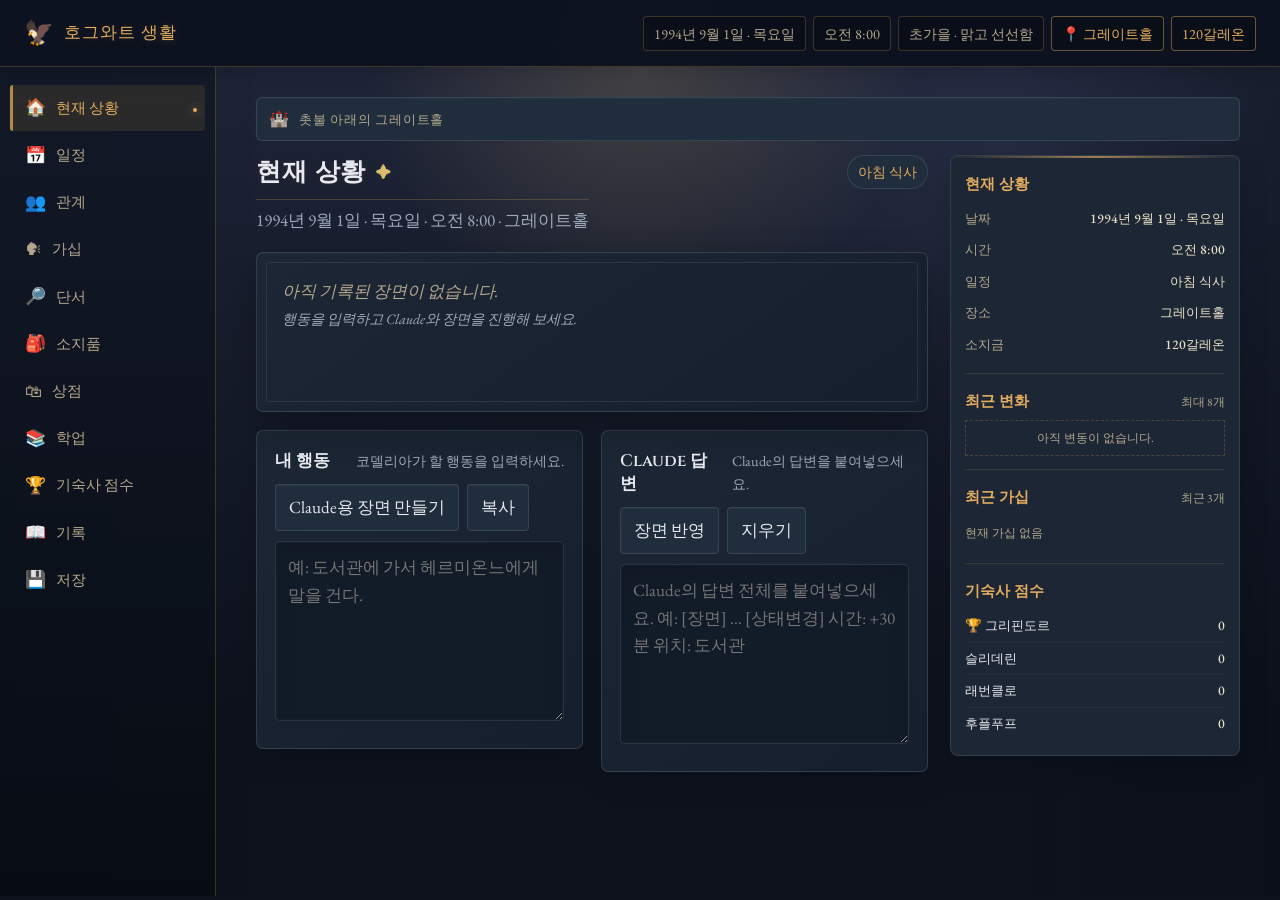
==== index.html @ dffdf474 "굿 굿" ====
<!DOCTYPE html>
<html lang="ko">
<head>
<meta charset="UTF-8" />
<meta name="viewport" content="width=device-width, initial-scale=1.0" />
<title>호그와트 생활 · 코델리아 코티어즈</title>
<link rel="preconnect" href="https://fonts.googleapis.com" />
<link rel="preconnect" href="https://fonts.gstatic.com" crossorigin />
<link href="https://fonts.googleapis.com/css2?family=Cinzel:wght@500;600;700&family=EB+Garamond:ital,wght@0,400;0,500;0,600;1,400&display=swap" rel="stylesheet" />
<link rel="stylesheet" href="style.css" />
</head>
<body class="theme-hogwarts">
<div class="app">
  <header class="status-bar">
    <div class="status-bar__brand"><span class="status-bar__crest" id="statusCrest">🦅</span><span class="status-bar__title">호그와트 생활</span></div>
    <div class="status-bar__info">
      <span class="status-chip" id="statDate">-</span>
      <span class="status-chip" id="statTime">-</span>
      <span class="status-chip" id="statWeather">-</span>
      <span class="status-chip status-chip--location" id="statLocation">-</span>
      <span class="status-chip status-chip--money" id="statMoney">0갈레온</span>
    </div>
  </header>

  <div class="app__body">
    <nav class="nav" role="tablist" aria-label="메뉴" id="mainNav">
      <button class="nav__item" role="tab" aria-selected="true" data-target="situation">🏠<span>현재 상황</span></button>
      <button class="nav__item" role="tab" aria-selected="false" data-target="schedule">📅<span>일정</span></button>
      <button class="nav__item" role="tab" aria-selected="false" data-target="relationships">👥<span>관계</span></button>
      <button class="nav__item" role="tab" aria-selected="false" data-target="gossip">🗣<span>가십</span></button>
      <button class="nav__item" role="tab" aria-selected="false" data-target="clues">🔎<span>단서</span></button>
      <button class="nav__item" role="tab" aria-selected="false" data-target="inventory">🎒<span>소지품</span></button>
      <button class="nav__item" role="tab" aria-selected="false" data-target="shop">🛍<span>상점</span></button>
      <button class="nav__item" role="tab" aria-selected="false" data-target="academics">📚<span>학업</span></button>
      <button class="nav__item" role="tab" aria-selected="false" data-target="house-points">🏆<span>기숙사 점수</span></button>
      <button class="nav__item" role="tab" aria-selected="false" data-target="events">📖<span>기록</span></button>
      <button class="nav__item" role="tab" aria-selected="false" data-target="save">💾<span>저장</span></button>
    </nav>

    <main class="main">
      <div class="atmosphere-band" id="atmosphereBand"><span id="atmosphereIcon">✦</span><span id="atmosphereText">호그와트</span></div>
      <section class="panel" data-panel="situation">
        <div class="situation-layout">
          <div class="situation-main">
            <div class="panel-heading"><div><h1 class="panel__title">현재 상황</h1><p class="panel__subtitle" id="situationSubtitle">-</p></div><span class="pill" id="currentSchedulePill">-</span></div>
            <article class="scene-card" id="sceneCard"><div class="scene-card__empty">아직 기록된 장면이 없습니다.</div></article>

            <div class="play-io-grid">
              <section class="action-card play-io-card">
                <div class="section-heading"><h2>내 행동</h2><span class="muted">코델리아가 할 행동을 입력하세요.</span></div>
                <div class="action-buttons play-io-buttons"><button class="primary" id="generatePromptBtn">Claude용 장면 만들기</button><button class="secondary" id="copyPromptBtn">복사</button></div>
                <textarea id="actionInput" rows="5" placeholder="예: 도서관에 가서 헤르미온느에게 말을 건다."></textarea>
                <div class="generated-box" id="generatedPromptBox" hidden><div class="generated-box__header"><strong>Claude에 보낼 내용</strong><span class="muted">복사해서 Claude에 붙여넣으세요.</span></div><pre id="generatedPrompt"></pre></div>
              </section>

              <section class="claude-card play-io-card"> <div class="section-heading"> <h2>Claude 답변</h2> <span class="muted">Claude의 답변을 붙여넣으세요.</span> </div> <!-- 버튼을 텍스트 입력칸 위로 이동 --> <div class="action-buttons play-io-buttons"> <button class="primary" id="applyClaudeBtn">장면 반영</button> <button class="secondary" id="clearClaudeBtn">지우기</button> </div> <textarea id="claudeResponse" rows="5" placeholder="Claude의 답변 전체를 붙여넣으세요. 예: [장면] ... [상태변경] 시간: +30분 위치: 도서관"></textarea> <div class="notice" id="parseNotice" hidden></div> </section>
            </div>
          </div>

          <aside class="live-panel" aria-label="현재 게임 요약">
            <div class="live-section">
              <div class="live-heading"><h2>현재 상황</h2></div>
              <div id="liveStatus"></div>
            </div>

            <div class="live-section">
              <div class="live-heading"><h2>최근 변화</h2><span>최대 8개</span></div>
              <div id="recentChanges"></div>
            </div>

            <div class="live-section">
              <div class="live-heading"><h2>최근 가십</h2><span>최근 3개</span></div>
              <div id="liveGossip"></div>
            </div>

            <div class="live-section">
              <div class="live-heading"><h2>기숙사 점수</h2></div>
              <div id="liveHouses"></div>
            </div>
          </aside>
        </div>
      </section>

      <section class="panel" data-panel="schedule" hidden><h1 class="panel__title">일정</h1><p class="schedule-subtitle" id="scheduleSubtitle">오늘의 일정</p><ul class="schedule-list" id="scheduleList"></ul></section>
      <section class="panel" data-panel="relationships" hidden><h1 class="panel__title">관계</h1><div class="relationship-summary" id="relationshipSummary"></div><div class="card-grid" id="relationshipList"></div></section>
      <section class="panel" data-panel="gossip" hidden><h1 class="panel__title">가십</h1><div class="card-grid" id="gossipList"></div></section>
      <section class="panel" data-panel="clues" hidden><h1 class="panel__title">단서</h1><p class="panel__subtitle">사건에서 발견해 확정된 정보입니다. 이후 사건에서 다시 활용될 수 있습니다.</p><div class="card-grid" id="clueList"></div></section>
      <section class="panel" data-panel="inventory" hidden><h1 class="panel__title">소지품</h1><div class="money-card"><div><span class="muted">현재 소지금</span><strong id="inventoryMoney">0갈레온</strong></div><span class="money-note">1갈레온 = 17시클 · 1시클 = 29너클</span></div><div class="card-grid" id="inventoryList"></div></section>
      <section class="panel" data-panel="shop" hidden><div class="panel-heading"><div><h1 class="panel__title">상점</h1><p class="panel__subtitle">호그스미드 방문일에 호그스미드에서만 이용할 수 있습니다.</p><div id="shopStatus" class="shop-closed">이용 상태 확인 중</div></div><span class="pill" id="shopWallet">0갈레온</span></div><div class="shop-tabs" id="shopTabs"></div><div class="shop-grid" id="shopList"></div></section>
      <section class="panel" data-panel="academics" hidden><h1 class="panel__title">학업</h1><p class="panel__subtitle">현재 학년의 전반적인 숙련도를 기록합니다.</p><div class="academic-list" id="academicList"></div></section>
      <section class="panel" data-panel="house-points" hidden><h1 class="panel__title">기숙사 점수</h1><p class="panel__subtitle">네 기숙사의 현재 점수와 최근 변동을 확인합니다.</p><div class="house-grid" id="houseGrid"></div><div class="history-list" id="pointsHistory"></div></section>
      <section class="panel" data-panel="events" hidden><h1 class="panel__title">생활 기록</h1><div class="timeline" id="eventsList"></div></section>
      <section class="panel" data-panel="save" hidden><h1 class="panel__title">저장 / 불러오기</h1><div class="save-grid" id="saveGrid"></div><button class="secondary" id="newGameBtn">새 게임으로 초기화</button></section>
    </main>
  </div>
</div>
<script src="game.js"></script>
</body>
</html>
---- style.css ----
:root{--ink:#1b130d;--oak:#2a1e14;--oak2:#34271b;--parchment:#ece2c8;--dim:#b4a78c;--brass:#b78a42;--candle:#e2ab5f;--green:#6d8b6e;--red:#a66b5e;--blue:#657b93;--border:rgba(183,138,66,.3);--shadow:0 14px 40px rgba(0,0,0,.22);--display:'Cinzel','Palatino Linotype',Georgia,serif;--body:'EB Garamond','Palatino Linotype',Georgia,serif}
*{box-sizing:border-box}html,body{margin:0;padding:0}body{min-height:100vh;background:radial-gradient(ellipse at top,rgba(183,138,66,.08),transparent 52%),linear-gradient(180deg,#21170f,var(--ink));color:var(--parchment);font-family:var(--body);font-size:17px;line-height:1.6}.app{min-height:100vh}.status-bar{position:sticky;top:0;z-index:30;display:flex;align-items:center;justify-content:space-between;gap:14px;padding:14px 24px;background:rgba(34,25,17,.97);border-bottom:1px solid var(--border);box-shadow:0 4px 18px rgba(0,0,0,.18)}.status-bar__brand{display:flex;align-items:center;gap:10px}.status-bar__crest{font-size:1.5rem}.status-bar__title{font-family:var(--display);color:var(--candle);letter-spacing:.06em}.status-bar__info{display:flex;gap:7px;flex-wrap:wrap;justify-content:flex-end}.status-chip{padding:5px 10px;border:1px solid var(--border);border-radius:4px;background:rgba(0,0,0,.2);color:var(--dim);font-size:.9rem}.status-chip--location,.status-chip--money{color:var(--candle);border-color:rgba(226,171,95,.45)}.app__body{display:grid;grid-template-columns:216px minmax(0,1fr);min-height:calc(100vh - 71px)}.nav{padding:18px 10px;border-right:1px solid var(--border);background:rgba(0,0,0,.16);display:flex;flex-direction:column;gap:2px}.nav__item{display:flex;align-items:center;gap:10px;width:100%;padding:9px 12px;background:transparent;border:0;border-left:3px solid transparent;border-radius:3px;color:var(--dim);font:inherit;cursor:pointer;text-align:left}.nav__item:hover{background:rgba(183,138,66,.1);color:var(--parchment)}.nav__item[aria-selected="true"]{background:rgba(183,138,66,.15);color:var(--candle);border-left-color:var(--brass)}.nav__item span{font-size:.95rem}.main{width:100%;max-width:1100px;padding:30px 40px 70px}.panel__title{font:600 1.55rem var(--display);color:var(--candle);margin:0;padding-bottom:10px;border-bottom:1px solid var(--border)}.panel__subtitle,.schedule-subtitle{margin:7px 0 18px;color:var(--dim)}.panel-heading,.section-heading,.generated-box__header{display:flex;justify-content:space-between;align-items:flex-start;gap:14px}.pill{display:inline-flex;align-items:center;padding:5px 10px;border:1px solid var(--border);border-radius:999px;color:var(--candle);background:rgba(183,138,66,.08);font-size:.86rem;white-space:nowrap}.scene-card,.action-card,.claude-card,.money-card,.shop-card,.simple-card{border:1px solid var(--border);border-radius:7px;background:rgba(236,226,200,.045);box-shadow:var(--shadow)}.scene-card{padding:25px;min-height:160px;margin-bottom:18px}.scene-card__empty{color:var(--dim);font-style:italic}.scene-card__text{white-space:pre-wrap}.scene-meta{display:flex;flex-wrap:wrap;gap:7px;margin-bottom:13px}.meta-chip{font-size:.8rem;color:var(--dim);padding:3px 8px;border:1px solid rgba(183,138,66,.2);border-radius:999px}.action-card,.claude-card{padding:18px;margin-bottom:18px}.section-heading h2{font:600 1.05rem var(--display);margin:0;color:var(--parchment)}.muted{color:var(--dim);font-size:.9rem}.quick-actions{display:flex;gap:8px;flex-wrap:wrap;margin:13px 0}.quick-actions button,.shop-tab,.buy-btn,.secondary,.primary{font:inherit;cursor:pointer;border-radius:4px}.quick-actions button,.shop-tab{padding:7px 11px;border:1px solid var(--border);background:rgba(183,138,66,.07);color:var(--parchment)}.quick-actions button:hover,.shop-tab.active,.buy-btn:hover{background:rgba(183,138,66,.18);color:var(--candle)}.action-row{display:grid;grid-template-columns:1fr auto;gap:12px}.play-io-grid{display:grid;grid-template-columns:minmax(0,1fr) minmax(0,1fr);gap:18px;align-items:start}.play-io-card{margin-bottom:0;min-width:0}.play-io-card textarea{min-height:180px}.play-io-buttons{margin-top:10px}.play-io-card .generated-box{max-height:320px;overflow:auto}.play-io-card .generated-box pre{max-height:270px;overflow:auto}.play-io-card .section-heading{margin-bottom:12px}textarea,pre{font:inherit}textarea{width:100%;resize:vertical;min-height:46px;padding:12px;border:1px solid var(--border);background:#17100b;color:var(--parchment);border-radius:5px;outline:none}textarea:focus{border-color:var(--brass);box-shadow:0 0 0 2px rgba(183,138,66,.1)}.action-buttons{display:flex;gap:8px;flex-wrap:wrap;align-items:center}.primary,.secondary{border:1px solid var(--brass);padding:9px 13px}.primary{background:rgba(183,138,66,.18);color:var(--candle)}.secondary{background:transparent;color:var(--parchment-dim)}.generated-box{margin-top:14px;border-top:1px solid var(--border);padding-top:13px}.generated-box pre{white-space:pre-wrap;word-break:break-word;margin:9px 0 0;padding:12px;background:#120d08;border-radius:5px;color:var(--parchment);font-size:.9rem}.notice{margin-top:10px;padding:10px 12px;border:1px solid rgba(109,139,110,.4);background:rgba(109,139,110,.08);border-radius:4px;color:#cdd9cd}.notice.error{border-color:rgba(166,107,94,.5);background:rgba(166,107,94,.08);color:#e5c7bf}.schedule-list{list-style:none;padding:0;margin:0;display:flex;flex-direction:column;gap:2px}.schedule-item{display:grid;grid-template-columns:92px 30px 1fr auto;align-items:center;gap:10px;padding:10px 12px;border-left:3px solid transparent;border-radius:4px}.schedule-item--ongoing{background:rgba(183,138,66,.13);border-left-color:var(--brass)}.schedule-item--done{opacity:.45}.schedule-item__time,.schedule-item__status{color:var(--dim);font-size:.85rem}.card-grid{display:grid;grid-template-columns:repeat(auto-fit,minmax(250px,1fr));gap:12px}.simple-card{padding:15px}.relationship-summary{margin-bottom:15px;color:var(--dim)}.relation-name,.item-name,.house-name{color:var(--parchment);font-weight:600}.relation-level{color:var(--candle);font-size:.9rem}.card-row{display:flex;justify-content:space-between;gap:10px}.subtext{color:var(--dim);font-size:.9rem}.money-card{display:flex;align-items:center;justify-content:space-between;gap:15px;padding:16px;margin-bottom:15px}.money-card strong{display:block;font:600 1.45rem var(--display);color:var(--candle)}.money-note{font-size:.82rem;color:var(--dim)}.inventory-empty{padding:35px;text-align:center;border:1px dashed var(--border);color:var(--dim)}.shop-tabs{display:flex;gap:8px;flex-wrap:wrap;margin:10px 0 17px}.shop-grid{display:grid;grid-template-columns:repeat(auto-fit,minmax(250px,1fr));gap:12px}.shop-card{padding:16px}.shop-card__top{display:flex;justify-content:space-between;gap:12px}.shop-price{color:var(--candle);white-space:nowrap}.buy-btn{width:100%;margin-top:13px;padding:8px;border:1px solid var(--border);background:rgba(183,138,66,.06);color:var(--parchment)}.buy-btn:disabled{opacity:.35;cursor:not-allowed}.academic-row{display:grid;grid-template-columns:170px 1fr 52px;gap:10px;align-items:center;margin:10px 0}.bar{height:8px;background:#120d08;border-radius:999px;overflow:hidden;border:1px solid rgba(183,138,66,.15)}.bar span{display:block;height:100%;background:linear-gradient(90deg,var(--brass),var(--candle));border-radius:inherit}.academic-score{text-align:right;color:var(--candle)}.house-grid{display:grid;grid-template-columns:repeat(4,1fr);gap:12px;margin-bottom:18px}.house-card{padding:16px;border:1px solid var(--border);border-radius:7px;background:rgba(236,226,200,.045)}.house-card--leader{box-shadow:0 0 0 1px rgba(226,171,95,.2)}.house-score{font:600 1.6rem var(--display);color:var(--candle);margin-top:4px}.history-list{display:flex;flex-direction:column;gap:7px}.history-item{display:flex;justify-content:space-between;gap:12px;padding:9px 11px;border-bottom:1px solid rgba(183,138,66,.12)}.history-item .positive{color:#a8c3a9}.history-item .negative{color:#d1a29b}.timeline{display:flex;flex-direction:column;gap:10px}.timeline-item{padding:13px 15px;border-left:2px solid var(--brass);background:rgba(236,226,200,.04);border-radius:0 5px 5px 0}.timeline-time{color:var(--candle);font-size:.85rem}.save-grid{display:grid;grid-template-columns:repeat(3,1fr);gap:12px;margin-bottom:16px}.save-slot{border:1px solid var(--border);border-radius:7px;padding:15px;background:rgba(236,226,200,.045)}.save-slot strong{display:block;margin-bottom:6px;color:var(--candle)}.save-slot .action-buttons{margin-top:10px}.empty{padding:35px;color:var(--dim);text-align:center;border:1px dashed var(--border)}
@media(max-width:900px){.play-io-grid{grid-template-columns:1fr}.play-io-card textarea{min-height:150px}.app__body{grid-template-columns:1fr}.nav{position:sticky;top:68px;z-index:20;flex-direction:row;overflow:auto;border-right:0;border-bottom:1px solid var(--border);padding:7px 5px;background:rgba(20,14,9,.96)}.nav__item{min-width:max-content;width:auto;flex-direction:column;gap:2px;border-left:0;border-top:3px solid transparent;text-align:center;padding:5px 9px;font-size:.75rem}.nav__item[aria-selected="true"]{border-top-color:var(--brass);border-left:0}.main{max-width:none;padding:20px 15px 100px}.house-grid{grid-template-columns:repeat(2,1fr)}.save-grid{grid-template-columns:1fr}.action-row{grid-template-columns:1fr}.action-buttons{justify-content:flex-start}.status-bar{align-items:flex-start;flex-direction:column;padding:11px 15px}.status-bar__info{justify-content:flex-start}.academic-row{grid-template-columns:120px 1fr 46px}}
@media(max-width:480px){body{font-size:16px}.panel__title{font-size:1.25rem}.scene-card{padding:18px}.schedule-item{grid-template-columns:68px 26px 1fr}.schedule-item__status{display:none}.money-card{align-items:flex-start;flex-direction:column}.house-grid{grid-template-columns:1fr 1fr}.shop-grid,.card-grid{grid-template-columns:1fr}}

.item-roles{margin-top:8px;padding:7px 9px;border-radius:5px;background:rgba(183,138,66,.06);color:var(--dim);font-size:.84rem}.item-roles strong{color:var(--candle);font-weight:600}.shop-closed{display:inline-block;margin-top:7px;padding:5px 9px;border:1px solid rgba(166,107,94,.38);border-radius:999px;color:#d1a29b;background:rgba(166,107,94,.06);font-size:.83rem}.shop-closed.shop-open{border-color:rgba(109,139,110,.42);color:#b8cfb8;background:rgba(109,139,110,.06)}.shop-tab:disabled{opacity:.35;cursor:not-allowed}.shop-lock{min-height:280px;display:flex;flex-direction:column;align-items:center;justify-content:center;text-align:center;border:1px dashed var(--border);border-radius:7px;color:var(--dim);padding:30px}.shop-lock__icon{font-size:2.5rem;margin-bottom:8px}.shop-lock strong{font:600 1.15rem var(--display);color:var(--parchment)}.shop-lock p{max-width:520px;margin:7px 0}.clue-card .card-row span{color:var(--dim);font-size:.78rem}

/* ===== 현재 상황: 고정 요약 패널 ===== */
.situation-layout{display:grid;grid-template-columns:minmax(0,1fr) 290px;gap:22px;align-items:start}
.situation-main{min-width:0}
.live-panel{position:sticky;top:92px;align-self:start;max-height:calc(100vh - 112px);overflow:auto;border:1px solid var(--border);border-radius:8px;background:rgba(34,25,17,.96);box-shadow:var(--shadow);padding:14px}
.live-section{padding:4px 0 13px;margin-bottom:13px;border-bottom:1px solid rgba(183,138,66,.17)}
.live-section:last-child{border-bottom:0;margin-bottom:0;padding-bottom:2px}
.live-heading{display:flex;align-items:center;justify-content:space-between;gap:8px;margin-bottom:8px}
.live-heading h2{margin:0;font:600 .95rem var(--display);color:var(--candle)}
.live-heading span{font-size:.72rem;color:var(--dim)}
.live-status-row,.live-row{display:flex;align-items:flex-start;justify-content:space-between;gap:10px;padding:5px 0;font-size:.84rem}
.live-status-row span{color:var(--dim)}
.live-status-row strong,.live-row strong{color:var(--parchment);font-weight:500;text-align:right}
.live-row{border-bottom:1px solid rgba(183,138,66,.08)}
.live-row:last-child{border-bottom:0}
.live-gossip{padding:7px 0;border-bottom:1px solid rgba(183,138,66,.08)}
.live-gossip:last-child{border-bottom:0}
.live-gossip strong{display:block;font-size:.82rem;font-weight:500;line-height:1.4}
.live-gossip span{display:inline-block;margin-top:3px;color:var(--dim);font-size:.72rem}
.change-item{display:flex;justify-content:space-between;gap:8px;padding:6px 0;border-bottom:1px solid rgba(183,138,66,.08);font-size:.79rem;line-height:1.35}
.change-item:last-child{border-bottom:0}
.change-item time{flex:none;color:var(--dim);font-size:.68rem}
.change-item--relationship span{color:#d7b9d2}
.change-item--gossip span{color:#e0c58c}
.change-item--house span{color:#c7d7a4}
.change-item--academic span{color:#b9c9df}
.change-item--money span{color:#e2c27e}
.change-item--item span{color:#c9c0df}
.change-item--clue span{color:#b7d0c0}
.change-item--event span{color:var(--candle)}
.change-item--location span,.change-item--time span{color:#d4c7ae}
.compact-empty{padding:7px 0;color:var(--dim);font-size:.78rem}
.notice{position:relative;z-index:2}
.record-group{margin-bottom:26px}
.record-group:last-child{margin-bottom:0}
.record-group__heading{display:flex;align-items:center;justify-content:space-between;gap:10px;margin:0 0 10px}
.record-group__heading h2{margin:0;color:var(--parchment);font:600 1rem var(--display)}
.record-group__heading span{color:var(--dim);font-size:.78rem}
.timeline-item--important{border-left-color:var(--candle);background:rgba(183,138,66,.065)}

@media(max-width:1100px){
  .situation-layout{grid-template-columns:minmax(0,1fr) 260px}
}

@media(max-width:900px){
  .situation-layout{grid-template-columns:1fr}
  .live-panel{position:static;max-height:none;overflow:visible;order:-1}
}


/* ===== 고풍스러운 마법학교 분위기 / 시간·장소별 테마 ===== */
body{background-color:#17110c;background-image:radial-gradient(circle at 20% 10%,rgba(226,171,95,.08),transparent 28%),radial-gradient(circle at 80% 20%,rgba(102,123,147,.06),transparent 30%),linear-gradient(180deg,#241a11,#120d09 72%);transition:background .45s ease,color .35s ease}
body::before{content:"";position:fixed;inset:0;pointer-events:none;z-index:-1;opacity:.16;background-image:repeating-linear-gradient(0deg,rgba(255,255,255,.025) 0 1px,transparent 1px 4px),repeating-linear-gradient(90deg,rgba(255,255,255,.018) 0 1px,transparent 1px 5px)}
.status-bar{backdrop-filter:blur(8px)}
.status-bar__title{font-size:1.05rem;text-shadow:0 1px 12px rgba(226,171,95,.18)}
.app__body{background:linear-gradient(90deg,rgba(0,0,0,.08),transparent 22%,transparent 78%,rgba(0,0,0,.12))}
.nav{background:linear-gradient(180deg,rgba(39,27,18,.82),rgba(16,11,8,.8))}
.nav__item{position:relative}
.nav__item[aria-selected="true"]::after{content:"";position:absolute;right:8px;top:50%;width:4px;height:4px;border-radius:50%;background:var(--candle);box-shadow:0 0 9px rgba(226,171,95,.7)}
.main{max-width:1400px}
.panel__title{letter-spacing:.035em;text-shadow:0 1px 10px rgba(226,171,95,.08)}
.panel__title::after{content:"✦";margin-left:10px;font-size:.6em;color:rgba(226,171,95,.55);vertical-align:middle}
.scene-card,.action-card,.claude-card,.money-card,.shop-card,.simple-card,.house-card,.save-slot{background:linear-gradient(145deg,rgba(240,228,202,.055),rgba(18,12,8,.35));box-shadow:0 12px 36px rgba(0,0,0,.2),inset 0 1px rgba(255,255,255,.025)}
.scene-card{position:relative;overflow:hidden;border-color:rgba(183,138,66,.38)}
.scene-card::before{content:"";position:absolute;inset:9px;border:1px solid rgba(226,171,95,.08);border-radius:4px;pointer-events:none}
.scene-card__text{font-size:1.03rem;line-height:1.85;position:relative}
.quick-actions button,.shop-tab,.buy-btn,.secondary,.primary{box-shadow:inset 0 1px rgba(255,255,255,.04)}
textarea,pre{box-shadow:inset 0 0 0 1px rgba(255,255,255,.015),inset 0 10px 22px rgba(0,0,0,.08)}
.atmosphere-band{display:flex;align-items:center;gap:9px;margin:0 0 14px;padding:8px 12px;border:1px solid rgba(183,138,66,.22);border-radius:6px;background:rgba(0,0,0,.18);color:var(--dim);font-size:.82rem;letter-spacing:.06em;text-transform:none;box-shadow:inset 0 1px rgba(255,255,255,.025)}
.atmosphere-band span:first-child{color:var(--candle);font-size:1rem}

/* 장소별 */
body.great-hall-morning,body.great-hall-afternoon{background-image:radial-gradient(circle at 50% 8%,rgba(226,171,95,.13),transparent 28%),linear-gradient(180deg,#302116,#16100c 74%)}
body.great-hall-evening{background-image:radial-gradient(circle at 50% 5%,rgba(226,171,95,.18),transparent 24%),linear-gradient(180deg,#26180f,#100b08 74%)}
body.great-hall-night{background-image:radial-gradient(circle at 50% 8%,rgba(134,102,68,.12),transparent 20%),linear-gradient(180deg,#17120e,#0b0806 78%)}
body.astronomy-night{background-image:radial-gradient(circle at 65% 12%,rgba(123,145,188,.13),transparent 22%),radial-gradient(circle at 20% 32%,rgba(100,120,145,.07),transparent 24%),linear-gradient(180deg,#111724,#090b10 78%)}
body.library-morning,body.library-afternoon{background-image:radial-gradient(circle at 65% 12%,rgba(171,133,79,.08),transparent 24%),linear-gradient(180deg,#241b14,#120e0b 74%)}
body.library-evening,body.library-night{background-image:radial-gradient(circle at 65% 12%,rgba(226,171,95,.07),transparent 20%),linear-gradient(180deg,#19130f,#0c0907 78%)}
body.greenhouse{background-image:radial-gradient(circle at 70% 10%,rgba(109,139,110,.16),transparent 26%),radial-gradient(circle at 20% 50%,rgba(94,119,91,.09),transparent 30%),linear-gradient(180deg,#172017,#0c110d 76%)}
body.potions{background-image:radial-gradient(circle at 30% 10%,rgba(129,113,150,.08),transparent 22%),linear-gradient(180deg,#1d171a,#0d0b0d 76%)}
body.transfiguration{background-image:radial-gradient(circle at 50% 8%,rgba(216,194,156,.07),transparent 20%),linear-gradient(180deg,#27211b,#110e0b 76%)}
body.charms{background-image:radial-gradient(circle at 65% 10%,rgba(226,171,95,.11),transparent 22%),linear-gradient(180deg,#291d13,#100b08 76%)}
body.dada{background-image:radial-gradient(circle at 30% 10%,rgba(116,92,86,.1),transparent 22%),linear-gradient(180deg,#1a1413,#0b0909 78%)}
body.hogsmeade-morning,body.hogsmeade-afternoon{background-image:radial-gradient(circle at 50% 5%,rgba(226,171,95,.12),transparent 25%),linear-gradient(180deg,#302319,#17100c 75%)}
body.hogsmeade-evening,body.hogsmeade-night{background-image:radial-gradient(circle at 55% 7%,rgba(226,171,95,.15),transparent 22%),linear-gradient(180deg,#21150f,#0d0907 76%)}
body.hogsmeade-snow{background-image:radial-gradient(circle at 70% 8%,rgba(190,204,220,.11),transparent 22%),linear-gradient(180deg,#20242a,#0d1014 78%)}
body.ravenclaw-morning,body.ravenclaw-afternoon{background-image:radial-gradient(circle at 78% 16%,rgba(101,123,147,.14),transparent 25%),linear-gradient(180deg,#171d25,#0b0e12 76%)}
body.ravenclaw-evening,body.ravenclaw-night{background-image:radial-gradient(circle at 78% 12%,rgba(101,123,147,.16),transparent 24%),linear-gradient(180deg,#121722,#080a0f 80%)}
body.castle-dawn,body.castle-morning,body.castle-afternoon{background-image:radial-gradient(circle at 45% 4%,rgba(226,171,95,.09),transparent 22%),linear-gradient(180deg,#251b13,#120d09 76%)}
body.castle-evening,body.castle-night{background-image:radial-gradient(circle at 45% 6%,rgba(101,123,147,.06),transparent 18%),linear-gradient(180deg,#15131a,#09090b 80%)}

.live-panel{border-color:rgba(183,138,66,.38);background:linear-gradient(180deg,rgba(39,28,19,.97),rgba(17,12,8,.96));box-shadow:0 18px 48px rgba(0,0,0,.28),inset 0 1px rgba(255,255,255,.03)}
.live-panel::before{content:"";display:block;height:2px;margin:-14px -14px 12px;background:linear-gradient(90deg,transparent,rgba(226,171,95,.65),transparent)}
.record-group__heading h2{letter-spacing:.03em}

@media(max-width:900px){.main{max-width:none}.atmosphere-band{margin-bottom:12px}.live-panel{background:linear-gradient(180deg,rgba(39,28,19,.97),rgba(17,12,8,.96))}}

/* ===== 고정 패널: 장소/시간과 무관한 단정한 색상 ===== */
:root{
  --panel-bg:#1c2634;
  --panel-bg-deep:#151e2a;
  --panel-bg-soft:#202d3d;
  --panel-border:rgba(190,201,218,.14);
  --panel-border-strong:rgba(226,202,143,.28);
  --panel-text:#e7e9ee;
  --panel-muted:#9da9ba;
}

/* 본문 카드와 입력 영역은 테마 클래스의 영향을 받지 않고 동일한 색을 사용 */
.scene-card,
.action-card,
.claude-card,
.money-card,
.shop-card,
.simple-card,
.house-card,
.save-slot,
.live-panel,
.record-group,
.generated-box,
.scene-log,
.change-log,
.current-info-card{
  background:var(--panel-bg) !important;
  color:var(--panel-text);
  border-color:var(--panel-border) !important;
  box-shadow:0 10px 28px rgba(0,0,0,.18);
}

.scene-card::before{border-color:rgba(226,202,143,.11) !important;}

textarea,
.generated-box pre{
  background:var(--panel-bg-deep) !important;
  color:var(--panel-text) !important;
  border-color:var(--panel-border) !important;
}

.quick-actions button,
.shop-tab,
.buy-btn,
.secondary,
.primary{
  background:var(--panel-bg-soft);
  border-color:var(--panel-border);
  color:var(--panel-text);
}

.quick-actions button:hover,
.shop-tab:hover,
.shop-tab.active,
.buy-btn:hover,
.primary:hover,
.secondary:hover{
  background:#29384b;
  border-color:var(--panel-border-strong);
  color:#f0d995;
}

.pill,
.meta-chip,
.atmosphere-band,
.shop-closed{
  background:var(--panel-bg-soft) !important;
  border-color:var(--panel-border) !important;
}

/* 고정 패널 내부의 요약 카드도 동일한 고정색 */
.live-panel .live-card,
.live-panel .summary-card,
.live-panel .mini-card,
.live-panel .change-item,
.live-panel .gossip-item,
.live-panel .house-mini{
  background:var(--panel-bg-deep) !important;
  border-color:var(--panel-border) !important;
}

/* 제목/본문 색상도 테마에 따라 흔들리지 않게 */
.scene-card__text,
.section-heading h2,
.record-group__heading h2,
.panel__title,
.house-name,
.relation-name,
.item-name{
  color:var(--panel-text);
}

.panel__subtitle,
.schedule-subtitle,
.muted,
.subtext,
.money-note{
  color:var(--panel-muted);
}

.panel__title::after{
  color:#d8bc70;
}

/* ===== 관계/소지품 탭은 그대로 유지 ===== */
.nav__item[data-target="relationships"],
.nav__item[data-target="inventory"]{
  display:flex !important;
}

/* 모바일에서는 고정 패널을 일반 흐름으로 */
@media(max-width:900px){
  .scene-card,
  .action-card,
  .claude-card,
  .money-card,
  .shop-card,
  .simple-card,
  .house-card,
  .save-slot,
  .live-panel{
    background:var(--panel-bg) !important;
  }
}

/* ===== 최종 색감 보정: 갈색 대신 차가운 마법성 배경 ===== */
body{
  background-color:#0b1018 !important;
  background-image:
    radial-gradient(circle at 50% 0%,rgba(104,126,177,.18),transparent 30%),
    radial-gradient(circle at 15% 18%,rgba(103,84,151,.10),transparent 24%),
    linear-gradient(180deg,#151b2b 0%,#0a0f18 72%,#080c13 100%) !important;
}
.nav{background:linear-gradient(180deg,rgba(18,25,39,.94),rgba(8,12,20,.94)) !important}
.status-bar{background:rgba(12,18,30,.97) !important}
.app__body{background:linear-gradient(90deg,rgba(8,12,20,.18),transparent 20%,transparent 80%,rgba(8,12,20,.24)) !important}

/* 시간·장소별 배경: 갈색을 줄이고 성/밤/마법의 분위기를 강조 */
body.great-hall-morning,body.great-hall-afternoon{
  background-image:radial-gradient(circle at 50% 7%,rgba(240,205,133,.18),transparent 26%),radial-gradient(circle at 78% 18%,rgba(113,129,180,.10),transparent 24%),linear-gradient(180deg,#20263a,#0d121d 78%) !important;
}
body.great-hall-evening{
  background-image:radial-gradient(circle at 50% 5%,rgba(234,190,110,.18),transparent 23%),radial-gradient(circle at 16% 20%,rgba(110,92,164,.10),transparent 24%),linear-gradient(180deg,#1d2133,#0b0f18 80%) !important;
}
body.great-hall-night,body.astronomy-night{
  background-image:radial-gradient(circle at 64% 8%,rgba(112,139,204,.17),transparent 24%),radial-gradient(circle at 18% 24%,rgba(81,75,145,.12),transparent 25%),linear-gradient(180deg,#0f1525,#070b12 82%) !important;
}
body.library-morning,body.library-afternoon{
  background-image:radial-gradient(circle at 65% 10%,rgba(190,174,127,.10),transparent 22%),linear-gradient(180deg,#1b2230,#0d121a 78%) !important;
}
body.library-evening,body.library-night{
  background-image:radial-gradient(circle at 65% 9%,rgba(120,139,185,.12),transparent 21%),linear-gradient(180deg,#141a28,#090d15 82%) !important;
}
body.greenhouse{
  background-image:radial-gradient(circle at 70% 10%,rgba(90,143,114,.17),transparent 26%),radial-gradient(circle at 18% 45%,rgba(70,112,91,.10),transparent 28%),linear-gradient(180deg,#13231f,#08120f 80%) !important;
}
body.potions{
  background-image:radial-gradient(circle at 30% 10%,rgba(135,112,170,.14),transparent 23%),linear-gradient(180deg,#1a1725,#0a0b12 80%) !important;
}
body.transfiguration{
  background-image:radial-gradient(circle at 50% 8%,rgba(190,196,208,.10),transparent 20%),linear-gradient(180deg,#202632,#0c1119 79%) !important;
}
body.charms{
  background-image:radial-gradient(circle at 65% 10%,rgba(222,194,117,.12),transparent 22%),linear-gradient(180deg,#222536,#0c1019 79%) !important;
}
body.dada{
  background-image:radial-gradient(circle at 30% 10%,rgba(110,107,135,.12),transparent 22%),linear-gradient(180deg,#181c29,#090d14 82%) !important;
}
body.hogsmeade-morning,body.hogsmeade-afternoon{
  background-image:radial-gradient(circle at 50% 5%,rgba(229,209,159,.12),transparent 24%),linear-gradient(180deg,#242a35,#10151c 78%) !important;
}
body.hogsmeade-evening,body.hogsmeade-night{
  background-image:radial-gradient(circle at 55% 7%,rgba(224,187,115,.13),transparent 22%),linear-gradient(180deg,#1b202c,#0b0f17 82%) !important;
}
body.hogsmeade-snow{
  background-image:radial-gradient(circle at 70% 8%,rgba(205,220,242,.17),transparent 24%),linear-gradient(180deg,#232b37,#101722 82%) !important;
}
body.ravenclaw-morning,body.ravenclaw-afternoon{
  background-image:radial-gradient(circle at 78% 16%,rgba(105,139,194,.20),transparent 25%),linear-gradient(180deg,#151e31,#080d16 80%) !important;
}
body.ravenclaw-evening,body.ravenclaw-night{
  background-image:radial-gradient(circle at 78% 12%,rgba(102,128,199,.20),transparent 24%),radial-gradient(circle at 22% 20%,rgba(92,75,157,.10),transparent 26%),linear-gradient(180deg,#101729,#070b12 84%) !important;
}
body.castle-dawn,body.castle-morning,body.castle-afternoon{
  background-image:radial-gradient(circle at 45% 4%,rgba(218,204,158,.12),transparent 22%),linear-gradient(180deg,#1f2634,#0c1118 80%) !important;
}
body.castle-evening,body.castle-night{
  background-image:radial-gradient(circle at 45% 6%,rgba(106,128,184,.12),transparent 20%),linear-gradient(180deg,#141a29,#080b11 84%) !important;
}

/* 왼쪽 메인 카드도 갈색 영향 제거 */
.scene-card,.action-card,.claude-card{
  background:linear-gradient(145deg,#1c2634,#151f2d) !important;
  border-color:rgba(190,201,218,.16) !important;
}
.scene-card{box-shadow:0 14px 36px rgba(0,0,0,.28),inset 0 1px rgba(255,255,255,.025) !important}
textarea,.generated-box pre{background:#121b28 !important}

/* 버튼은 입력칸 위에 배치되므로 간격을 자연스럽게 */
.play-io-buttons{margin:0 0 10px !important}

/* 오른쪽 현재 상황 패널에는 주요 관계 영역 없음 */
#liveRelationships{display:none !important}
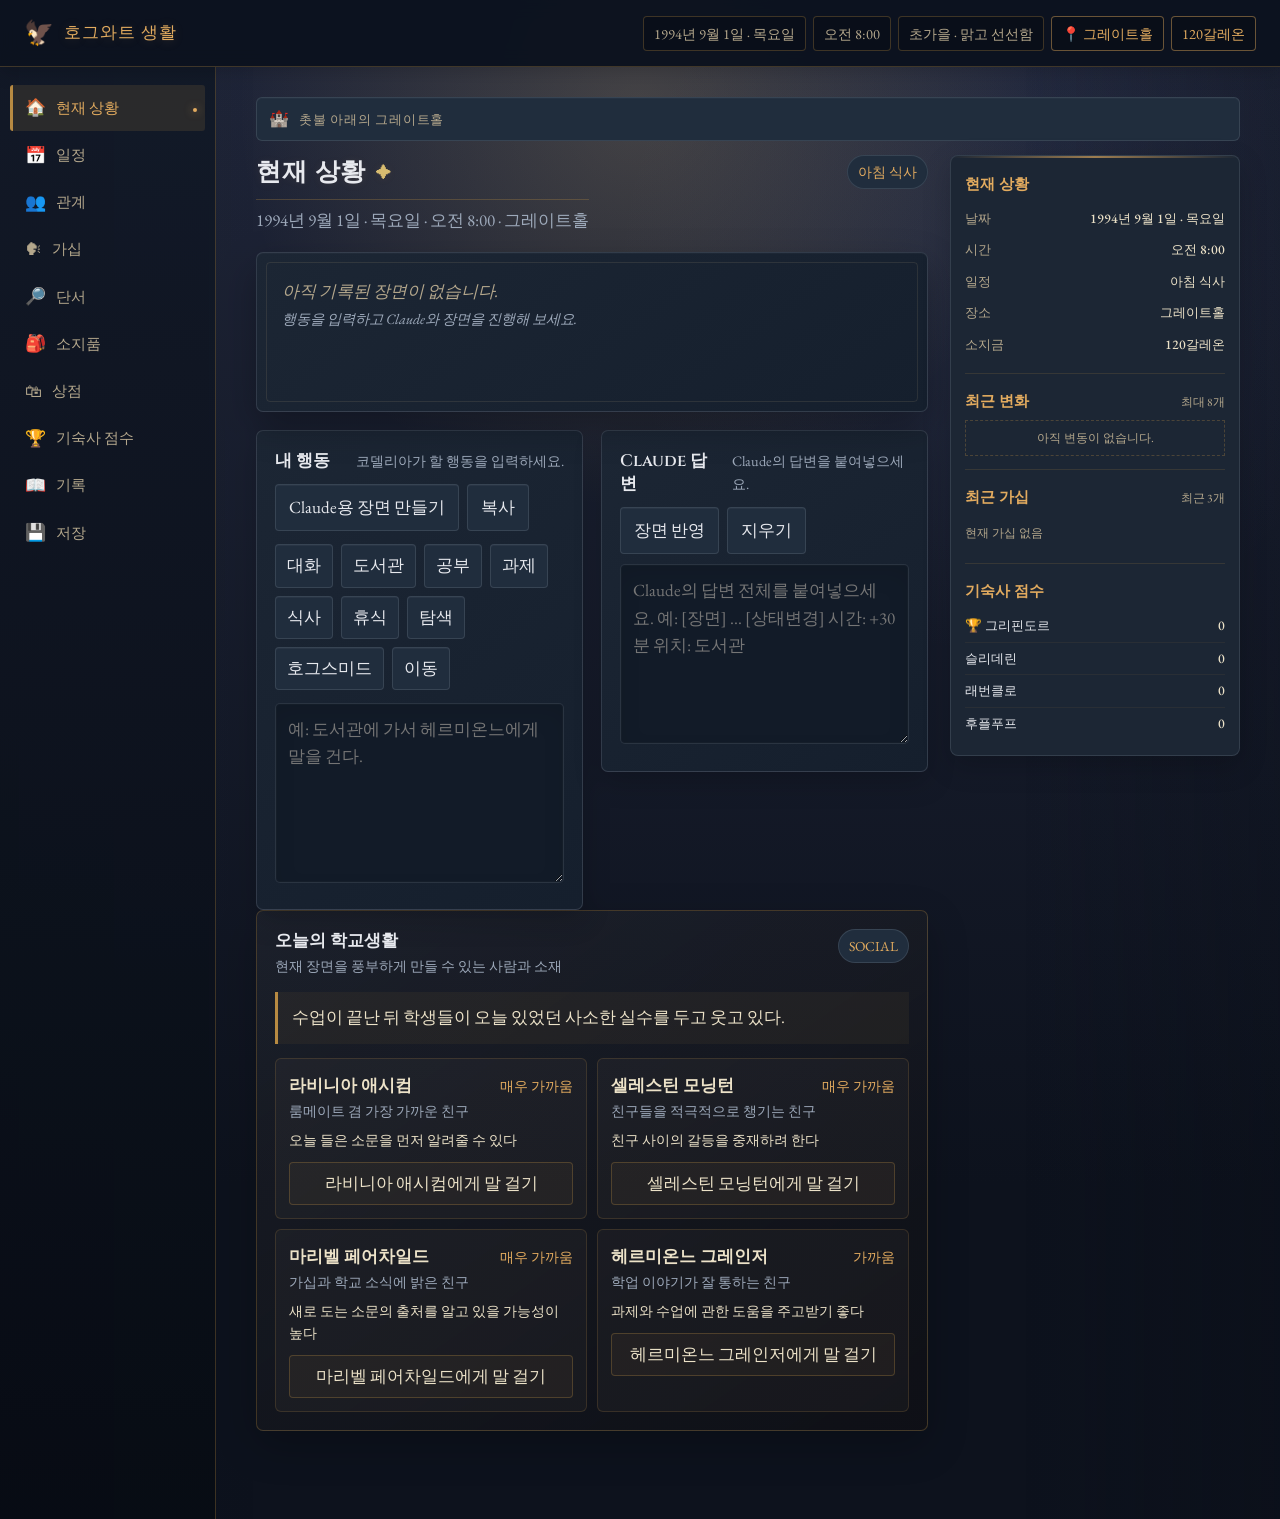
==== commit 83abcdb7: "new!!" ====
--- a/index.html
+++ b/index.html
@@ -31,7 +31,6 @@
       <button class="nav__item" role="tab" aria-selected="false" data-target="clues">🔎<span>단서</span></button>
       <button class="nav__item" role="tab" aria-selected="false" data-target="inventory">🎒<span>소지품</span></button>
       <button class="nav__item" role="tab" aria-selected="false" data-target="shop">🛍<span>상점</span></button>
-      <button class="nav__item" role="tab" aria-selected="false" data-target="academics">📚<span>학업</span></button>
       <button class="nav__item" role="tab" aria-selected="false" data-target="house-points">🏆<span>기숙사 점수</span></button>
       <button class="nav__item" role="tab" aria-selected="false" data-target="events">📖<span>기록</span></button>
       <button class="nav__item" role="tab" aria-selected="false" data-target="save">💾<span>저장</span></button>
@@ -45,16 +44,27 @@
             <div class="panel-heading"><div><h1 class="panel__title">현재 상황</h1><p class="panel__subtitle" id="situationSubtitle">-</p></div><span class="pill" id="currentSchedulePill">-</span></div>
             <article class="scene-card" id="sceneCard"><div class="scene-card__empty">아직 기록된 장면이 없습니다.</div></article>
 
+            <section class="night-exploration-card" id="nightExplorationCard" hidden></section>
+            <section class="hogsmeade-card" id="hogsmeadeCard" hidden></section>
+            <section class="holiday-travel-card" id="holidayTravelCard" hidden></section>
+
             <div class="play-io-grid">
               <section class="action-card play-io-card">
                 <div class="section-heading"><h2>내 행동</h2><span class="muted">코델리아가 할 행동을 입력하세요.</span></div>
                 <div class="action-buttons play-io-buttons"><button class="primary" id="generatePromptBtn">Claude용 장면 만들기</button><button class="secondary" id="copyPromptBtn">복사</button></div>
+                <div class="quick-actions" id="quickActions" aria-label="빠른 행동"></div>
                 <textarea id="actionInput" rows="5" placeholder="예: 도서관에 가서 헤르미온느에게 말을 건다."></textarea>
                 <div class="generated-box" id="generatedPromptBox" hidden><div class="generated-box__header"><strong>Claude에 보낼 내용</strong><span class="muted">복사해서 Claude에 붙여넣으세요.</span></div><pre id="generatedPrompt"></pre></div>
               </section>
 
               <section class="claude-card play-io-card"> <div class="section-heading"> <h2>Claude 답변</h2> <span class="muted">Claude의 답변을 붙여넣으세요.</span> </div> <!-- 버튼을 텍스트 입력칸 위로 이동 --> <div class="action-buttons play-io-buttons"> <button class="primary" id="applyClaudeBtn">장면 반영</button> <button class="secondary" id="clearClaudeBtn">지우기</button> </div> <textarea id="claudeResponse" rows="5" placeholder="Claude의 답변 전체를 붙여넣으세요. 예: [장면] ... [상태변경] 시간: +30분 위치: 도서관"></textarea> <div class="notice" id="parseNotice" hidden></div> </section>
             </div>
+
+            <section class="social-context-card">
+              <div class="section-heading"><div><h2>오늘의 학교생활</h2><span class="muted">현재 장면을 풍부하게 만들 수 있는 사람과 소재</span></div><span class="pill">SOCIAL</span></div>
+              <div class="daily-social-hook" id="dailySocialHook">-</div>
+              <div class="social-lead-grid" id="socialLeadList"></div>
+            </section>
           </div>
 
           <aside class="live-panel" aria-label="현재 게임 요약">
@@ -87,10 +97,21 @@
       <section class="panel" data-panel="clues" hidden><h1 class="panel__title">단서</h1><p class="panel__subtitle">사건에서 발견해 확정된 정보입니다. 이후 사건에서 다시 활용될 수 있습니다.</p><div class="card-grid" id="clueList"></div></section>
       <section class="panel" data-panel="inventory" hidden><h1 class="panel__title">소지품</h1><div class="money-card"><div><span class="muted">현재 소지금</span><strong id="inventoryMoney">0갈레온</strong></div><span class="money-note">1갈레온 = 17시클 · 1시클 = 29너클</span></div><div class="card-grid" id="inventoryList"></div></section>
       <section class="panel" data-panel="shop" hidden><div class="panel-heading"><div><h1 class="panel__title">상점</h1><p class="panel__subtitle">호그스미드 방문일에 호그스미드에서만 이용할 수 있습니다.</p><div id="shopStatus" class="shop-closed">이용 상태 확인 중</div></div><span class="pill" id="shopWallet">0갈레온</span></div><div class="shop-tabs" id="shopTabs"></div><div class="shop-grid" id="shopList"></div></section>
-      <section class="panel" data-panel="academics" hidden><h1 class="panel__title">학업</h1><p class="panel__subtitle">현재 학년의 전반적인 숙련도를 기록합니다.</p><div class="academic-list" id="academicList"></div></section>
       <section class="panel" data-panel="house-points" hidden><h1 class="panel__title">기숙사 점수</h1><p class="panel__subtitle">네 기숙사의 현재 점수와 최근 변동을 확인합니다.</p><div class="house-grid" id="houseGrid"></div><div class="history-list" id="pointsHistory"></div></section>
       <section class="panel" data-panel="events" hidden><h1 class="panel__title">생활 기록</h1><div class="timeline" id="eventsList"></div></section>
-      <section class="panel" data-panel="save" hidden><h1 class="panel__title">저장 / 불러오기</h1><div class="save-grid" id="saveGrid"></div><button class="secondary" id="newGameBtn">새 게임으로 초기화</button></section>
+      <section class="panel" data-panel="save" hidden>
+        <h1 class="panel__title">저장 / 불러오기</h1>
+        <p class="panel__subtitle">게임 상태를 JSON 파일로 저장해 안전하게 보관하고, 같은 파일을 다시 불러와 이어서 플레이합니다.</p>
+        <div class="file-save-card">
+          <div class="file-save-actions">
+            <button class="primary" id="exportSaveBtn">JSON 파일로 저장</button>
+            <button class="secondary" id="importSaveBtn">JSON 파일 불러오기</button>
+            <input id="importSaveInput" type="file" accept="application/json,.json" hidden />
+          </div>
+          <div class="file-save-note" id="fileSaveStatus">파일 저장 방식만 사용합니다. 브라우저를 바꿔도 JSON 파일만 있으면 이어서 플레이할 수 있습니다.</div>
+        </div>
+        <button class="secondary" id="newGameBtn">새 게임으로 초기화</button>
+      </section>
     </main>
   </div>
 </div>
--- a/style.css
+++ b/style.css
@@ -304,3 +304,92 @@
 
 /* 오른쪽 현재 상황 패널에는 주요 관계 영역 없음 */
 #liveRelationships{display:none !important}
+
+
+/* 6단계 · 코델리아 학교생활/사회적 맥락 */
+.social-context-card{border:1px solid var(--border);border-radius:7px;background:linear-gradient(145deg,rgba(240,228,202,.05),rgba(18,12,8,.3));box-shadow:var(--shadow);padding:18px;margin-bottom:18px}
+.daily-social-hook{margin:13px 0 14px;padding:12px 14px;border-left:3px solid var(--brass);background:rgba(183,138,66,.07);color:var(--parchment);line-height:1.6}
+.social-lead-grid{display:grid;grid-template-columns:repeat(auto-fit,minmax(220px,1fr));gap:10px}
+.social-lead{padding:13px;border:1px solid rgba(183,138,66,.2);border-radius:6px;background:rgba(236,226,200,.035)}
+.social-lead__top{display:flex;justify-content:space-between;gap:10px;align-items:center}
+.social-lead__hook{margin-top:8px;color:var(--parchment-dim);font-size:.88rem;line-height:1.55}
+.social-lead__action{margin-top:10px;width:100%;padding:7px 9px;border:1px solid var(--border);border-radius:4px;background:rgba(183,138,66,.06);color:var(--parchment);font:inherit;cursor:pointer}
+.social-lead__action:hover{background:rgba(183,138,66,.16);color:var(--candle)}
+
+/* ===== 7단계 · 야간 탐험 ===== */
+.night-exploration-card{border:1px solid rgba(117,139,192,.25);border-radius:8px;background:linear-gradient(145deg,rgba(20,27,45,.96),rgba(11,16,27,.96));box-shadow:0 14px 34px rgba(0,0,0,.26);padding:18px;margin-bottom:18px}
+.night-explore-intro{padding:12px 14px;margin:8px 0 12px;border-left:3px solid #7189bd;background:rgba(113,137,189,.07);color:var(--parchment-dim);line-height:1.65}
+.night-start-btn{margin-top:4px}
+.night-stats{display:grid;grid-template-columns:repeat(4,1fr);gap:8px;margin:12px 0}
+.night-stats>div{padding:10px 12px;border:1px solid rgba(117,139,192,.18);border-radius:6px;background:rgba(255,255,255,.02)}
+.night-stats span{display:block;color:var(--dim);font-size:.75rem;margin-bottom:4px}
+.night-stats strong{color:var(--parchment);font-size:.92rem}
+.night-dest-grid{display:grid;grid-template-columns:repeat(auto-fit,minmax(170px,1fr));gap:9px;margin:12px 0}
+.night-dest{display:grid;grid-template-columns:auto 1fr;grid-template-rows:auto auto;gap:2px 8px;text-align:left;padding:11px;border:1px solid rgba(117,139,192,.2);border-radius:6px;background:rgba(255,255,255,.025);color:var(--parchment);cursor:pointer;font:inherit}
+.night-dest:hover{background:rgba(113,137,189,.10);border-color:rgba(117,139,192,.38)}
+.night-dest span{grid-row:1 / span 2;font-size:1.35rem;align-self:center}
+.night-dest strong{font-size:.88rem;font-weight:600}
+.night-dest small{color:var(--dim);font-size:.74rem}
+.night-discoveries{margin:9px 0 12px;padding:11px 13px;border-top:1px solid rgba(117,139,192,.12);border-bottom:1px solid rgba(117,139,192,.12);color:var(--parchment-dim);line-height:1.55}
+.night-discoveries strong{display:block;color:var(--candle);margin-bottom:5px}
+.night-discoveries span{color:var(--dim);font-size:.78rem}
+.night-end-btn{margin-top:2px}
+@media(max-width:700px){.night-stats{grid-template-columns:1fr 1fr}.night-dest-grid{grid-template-columns:1fr 1fr}}
+\n
+/* 8단계: 호그스미드 */
+.hogsmeade-card{border:1px solid rgba(183,138,66,.28);border-radius:8px;background:linear-gradient(145deg,rgba(46,29,18,.94),rgba(18,12,8,.96));box-shadow:0 14px 34px rgba(0,0,0,.24);padding:18px;margin-bottom:18px}
+.hogsmeade-intro{padding:12px 14px;margin:8px 0 12px;border-left:3px solid var(--brass);background:rgba(183,138,66,.07);color:var(--parchment-dim);line-height:1.65}
+.hogsmeade-go-btn,.hogsmeade-return-btn{margin-top:4px}
+.hogsmeade-stats{display:grid;grid-template-columns:repeat(3,1fr);gap:8px;margin:12px 0}
+.hogsmeade-stats>div{padding:10px 12px;border:1px solid rgba(183,138,66,.18);border-radius:6px;background:rgba(255,255,255,.02)}
+.hogsmeade-stats span{display:block;color:var(--dim);font-size:.75rem;margin-bottom:4px}.hogsmeade-stats strong{color:var(--parchment);font-size:.92rem}
+.hogsmeade-place-grid{display:grid;grid-template-columns:repeat(auto-fit,minmax(210px,1fr));gap:9px;margin:12px 0}
+.hogsmeade-place{display:grid;grid-template-columns:auto 1fr;grid-template-rows:auto auto;gap:3px 9px;text-align:left;padding:12px;border:1px solid rgba(183,138,66,.20);border-radius:6px;background:rgba(255,255,255,.025);color:var(--parchment);cursor:pointer;font:inherit}
+.hogsmeade-place:hover{background:rgba(183,138,66,.09);border-color:rgba(183,138,66,.36)}
+.hogsmeade-place.visited{box-shadow:inset 0 0 0 1px rgba(109,139,110,.22)}
+.hogsmeade-place>span{grid-row:1 / span 2;font-size:1.35rem;align-self:center}.hogsmeade-place strong{font-size:.9rem}.hogsmeade-place small{color:var(--dim);font-size:.76rem;line-height:1.4}
+.hogsmeade-visited{padding:10px 12px;border-top:1px solid rgba(183,138,66,.12);border-bottom:1px solid rgba(183,138,66,.12);color:var(--dim);margin:8px 0 12px}
+@media(max-width:700px){.hogsmeade-stats{grid-template-columns:1fr}.hogsmeade-place-grid{grid-template-columns:1fr 1fr}}
+
+/* 9단계 — 방학·런던 */
+.holiday-travel-card{margin-top:18px;padding:22px;border:1px solid rgba(185,160,111,.28);border-radius:18px;background:linear-gradient(180deg,rgba(33,28,24,.96),rgba(25,22,20,.96));box-shadow:0 12px 30px rgba(0,0,0,.16)}
+.holiday-intro{margin:14px 0 18px;color:var(--text-soft);line-height:1.7}
+.holiday-start-grid,.holiday-place-grid{display:grid;grid-template-columns:repeat(auto-fit,minmax(190px,1fr));gap:10px}
+.holiday-stats{display:grid;grid-template-columns:repeat(3,minmax(0,1fr));gap:10px;margin:14px 0}
+.holiday-stats>div{padding:12px;border:1px solid rgba(185,160,111,.2);border-radius:12px;background:rgba(255,255,255,.025)}
+.holiday-stats span{display:block;font-size:.75rem;color:var(--text-muted);margin-bottom:4px}
+.holiday-stats strong{display:block;color:var(--text)}
+.holiday-place{display:flex;flex-direction:column;align-items:flex-start;text-align:left;gap:4px;padding:14px;border:1px solid rgba(185,160,111,.18);border-radius:14px;background:rgba(255,255,255,.025);color:var(--text);cursor:pointer;transition:.16s ease}
+.holiday-place:hover{transform:translateY(-1px);border-color:rgba(185,160,111,.4);background:rgba(255,255,255,.045)}
+.holiday-place span{font-size:1.35rem}.holiday-place small{color:var(--text-muted);line-height:1.45}
+.holiday-return{margin-top:14px;width:100%}
+@media (max-width:700px){.holiday-stats{grid-template-columns:1fr}}
+
+.holiday-special{margin:0 0 16px;padding:11px 13px;border:1px solid rgba(199,174,124,.28);border-radius:12px;background:rgba(199,174,124,.07);color:var(--text)}
+
+
+/* 10단계 — 원작 사건 타임라인 */
+.canon-banner{display:flex;gap:14px;align-items:flex-start;padding:16px 18px;margin-bottom:18px;border:1px solid rgba(154,126,78,.3);border-radius:14px;background:rgba(35,29,20,.72)}
+.canon-banner span{color:var(--muted,#b8b3a8);line-height:1.55}
+.canon-current{padding:20px;margin-bottom:22px;border:1px solid rgba(190,150,70,.42);border-radius:16px;background:linear-gradient(145deg,rgba(52,38,21,.96),rgba(27,22,18,.98));box-shadow:0 14px 34px rgba(0,0,0,.18)}
+.canon-current p,.canon-event p{line-height:1.7;color:var(--text,#e8e2d7)}
+.canon-current__note{padding:12px 14px;margin:14px 0;background:rgba(255,255,255,.035);border-left:3px solid rgba(190,150,70,.65);border-radius:8px;line-height:1.6}
+.canon-seen{margin-bottom:12px;color:#b9d5b8;font-size:.92rem}
+.canon-event{display:grid;grid-template-columns:145px 1fr;gap:18px;padding:18px 0;border-top:1px solid rgba(255,255,255,.08)}
+.canon-event--active{padding:18px;margin:0 -10px;border:1px solid rgba(190,150,70,.32);border-radius:14px;background:rgba(190,150,70,.045)}
+.canon-event__date{font-family:Cinzel,serif;color:#d6bd87;font-weight:600;padding-top:3px}
+.canon-event__title{display:flex;gap:10px;align-items:center;flex-wrap:wrap}
+.canon-event__meta{margin-top:7px;color:var(--muted,#b8b3a8);font-size:.9rem}
+.canon-hook{padding:11px 13px;margin:12px 0;background:rgba(255,255,255,.028);border-radius:8px;line-height:1.55}
+@media(max-width:700px){.canon-event{grid-template-columns:1fr;gap:8px}.canon-banner{flex-direction:column}.canon-event--active{margin:0}}
+
+/* ===== 11단계 이전 통합형 원작 흐름 / JSON 세이브 ===== */
+.canon-context-card{margin:0 0 18px;padding:18px 20px;border:1px solid rgba(190,150,70,.30);border-radius:16px;background:linear-gradient(145deg,rgba(42,34,24,.92),rgba(27,22,18,.96));box-shadow:0 12px 28px rgba(0,0,0,.14)}
+.canon-context-card h2{margin:0;font-size:1.05rem}
+.canon-context-meta{margin:4px 0 10px;color:var(--muted,#b8b3a8);font-size:.9rem}
+.canon-context-card p{margin:0;line-height:1.7;color:var(--text,#e8e2d7)}
+.canon-context-guidance{margin-top:12px;padding:11px 13px;border-left:3px solid rgba(190,150,70,.62);border-radius:8px;background:rgba(255,255,255,.028);line-height:1.6;color:#cfc6b7}
+.file-save-card{margin:18px 0 14px;padding:20px;border:1px solid var(--panel-border);border-radius:16px;background:var(--panel-bg-soft)}
+.file-save-actions{display:flex;gap:10px;flex-wrap:wrap}
+.file-save-note{margin-top:12px;color:var(--panel-muted);line-height:1.6;font-size:.92rem}
+@media(max-width:700px){.file-save-actions{flex-direction:column}.file-save-actions button{width:100%}}
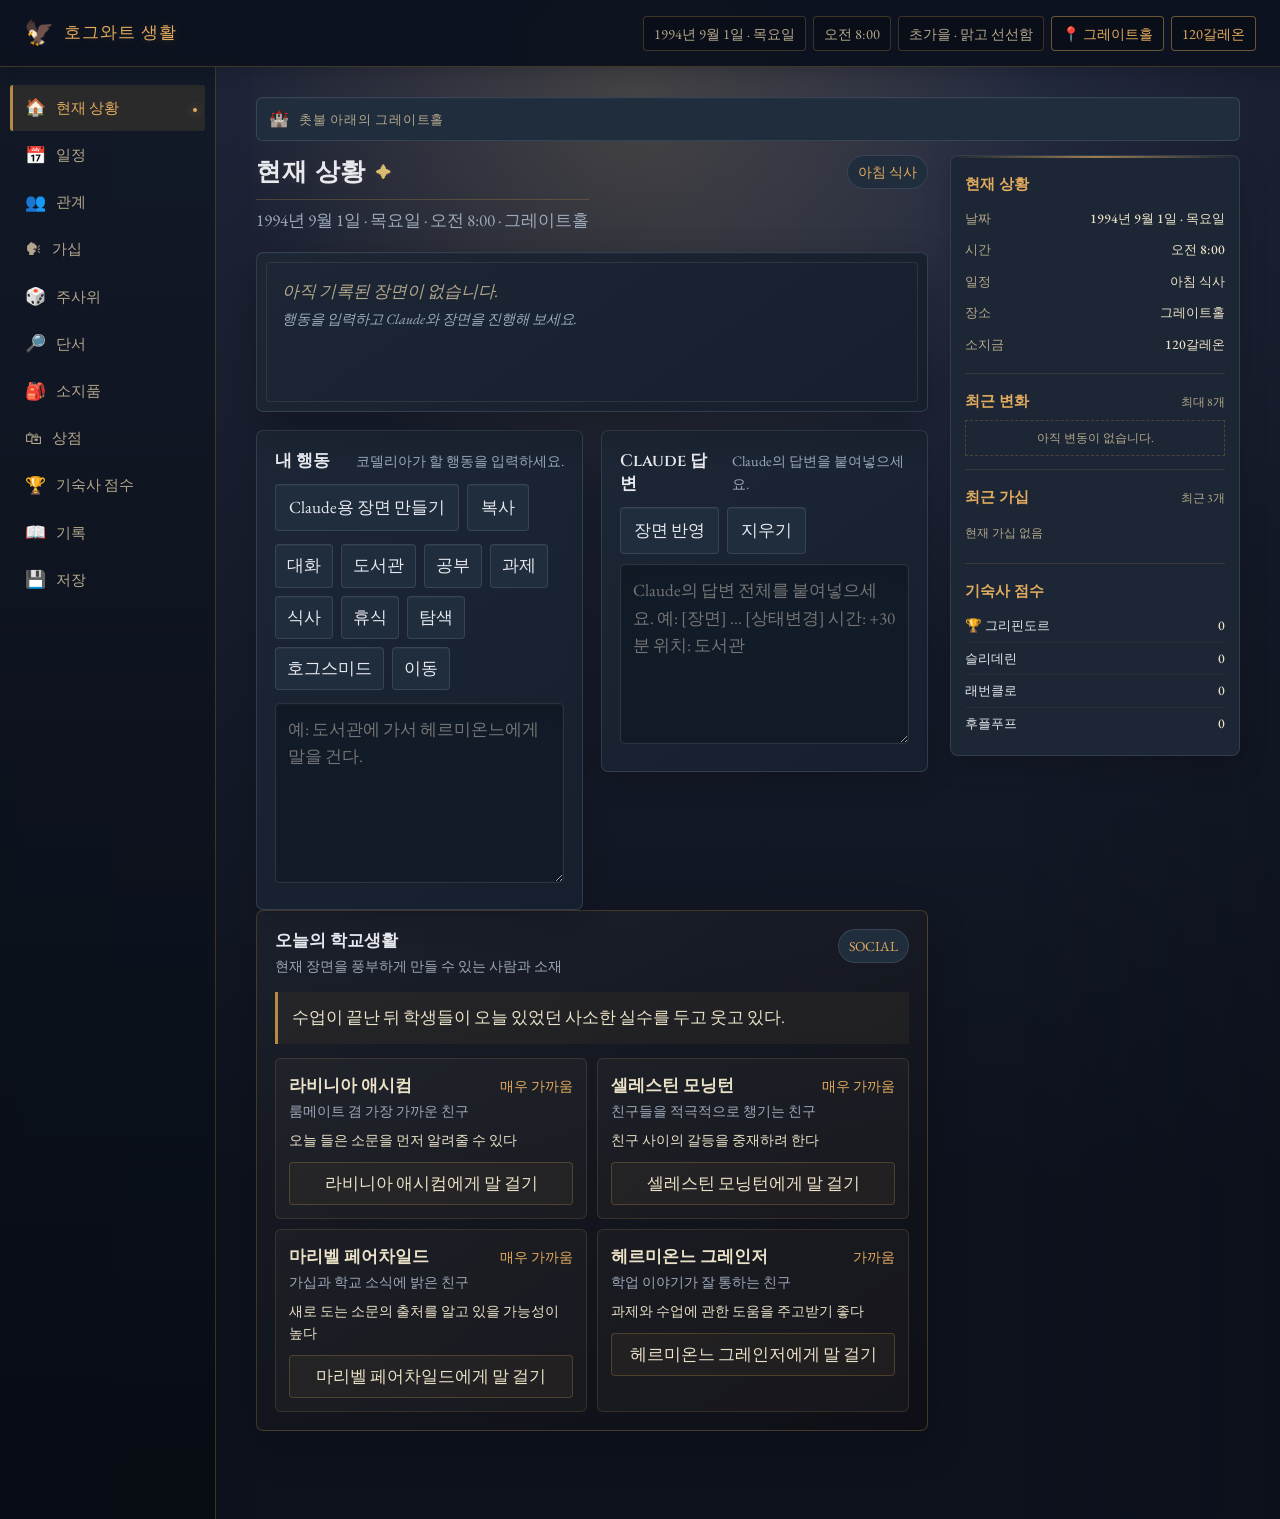
==== commit 844b3e17: "dice" ====
--- a/index.html
+++ b/index.html
@@ -28,6 +28,7 @@
       <button class="nav__item" role="tab" aria-selected="false" data-target="schedule">📅<span>일정</span></button>
       <button class="nav__item" role="tab" aria-selected="false" data-target="relationships">👥<span>관계</span></button>
       <button class="nav__item" role="tab" aria-selected="false" data-target="gossip">🗣<span>가십</span></button>
+      <button class="nav__item" role="tab" aria-selected="false" data-target="dice">🎲<span>주사위</span></button>
       <button class="nav__item" role="tab" aria-selected="false" data-target="clues">🔎<span>단서</span></button>
       <button class="nav__item" role="tab" aria-selected="false" data-target="inventory">🎒<span>소지품</span></button>
       <button class="nav__item" role="tab" aria-selected="false" data-target="shop">🛍<span>상점</span></button>
@@ -94,6 +95,28 @@
       <section class="panel" data-panel="schedule" hidden><h1 class="panel__title">일정</h1><p class="schedule-subtitle" id="scheduleSubtitle">오늘의 일정</p><ul class="schedule-list" id="scheduleList"></ul></section>
       <section class="panel" data-panel="relationships" hidden><h1 class="panel__title">관계</h1><div class="relationship-summary" id="relationshipSummary"></div><div class="card-grid" id="relationshipList"></div></section>
       <section class="panel" data-panel="gossip" hidden><h1 class="panel__title">가십</h1><div class="card-grid" id="gossipList"></div></section>
+      <section class="panel" data-panel="dice" hidden>
+        <h1 class="panel__title">🎲 주사위 판정</h1>
+        <p class="panel__subtitle">주문·탐색·사교 같은 행동을 실제 d100 판정으로 처리합니다. 주사위는 이 페이지에서 직접 굴러가며 Claude는 결과를 바꿀 수 없습니다.</p>
+        <div class="dice-layout">
+          <section class="dice-card">
+            <div class="section-heading"><div><h2>판정 굴리기</h2><span class="muted">1–5 대성공 · 6–목표 성공 · 96–100 대실패</span></div><span class="pill" id="diceSkillValue">기본값</span></div>
+            <div class="dice-form-grid">
+              <label>판정 능력<select id="diceSkill"></select></label>
+              <label>난이도<select id="diceDifficulty"></select></label>
+              <label>보정<input id="diceModifier" type="number" value="0" min="-30" max="30" step="1"></label>
+              <label class="dice-reason">판정 이유<input id="diceReason" type="text" placeholder="예: 스투페파이 명중 판정"></label>
+            </div>
+            <button class="primary dice-roll-btn" id="rollDiceBtn">🎲 d100 굴리기</button>
+            <div id="diceResult" class="dice-result"></div>
+            <div class="dice-note">주문·변신술·마법약·어둠의 마법 방어술은 현재 학업 수치를 기본값으로 사용합니다. 관찰·통찰·사교·은밀·탐색은 기본 능력값으로 시작합니다.</div>
+          </section>
+          <section class="dice-card">
+            <div class="section-heading"><div><h2>최근 판정</h2><span class="muted">최근 10개의 주사위 기록</span></div></div>
+            <div id="diceHistory" class="dice-history"></div>
+          </section>
+        </div>
+      </section>
       <section class="panel" data-panel="clues" hidden><h1 class="panel__title">단서</h1><p class="panel__subtitle">사건에서 발견해 확정된 정보입니다. 이후 사건에서 다시 활용될 수 있습니다.</p><div class="card-grid" id="clueList"></div></section>
       <section class="panel" data-panel="inventory" hidden><h1 class="panel__title">소지품</h1><div class="money-card"><div><span class="muted">현재 소지금</span><strong id="inventoryMoney">0갈레온</strong></div><span class="money-note">1갈레온 = 17시클 · 1시클 = 29너클</span></div><div class="card-grid" id="inventoryList"></div></section>
       <section class="panel" data-panel="shop" hidden><div class="panel-heading"><div><h1 class="panel__title">상점</h1><p class="panel__subtitle">호그스미드 방문일에 호그스미드에서만 이용할 수 있습니다.</p><div id="shopStatus" class="shop-closed">이용 상태 확인 중</div></div><span class="pill" id="shopWallet">0갈레온</span></div><div class="shop-tabs" id="shopTabs"></div><div class="shop-grid" id="shopList"></div></section>
--- a/style.css
+++ b/style.css
@@ -393,3 +393,19 @@
 .file-save-actions{display:flex;gap:10px;flex-wrap:wrap}
 .file-save-note{margin-top:12px;color:var(--panel-muted);line-height:1.6;font-size:.92rem}
 @media(max-width:700px){.file-save-actions{flex-direction:column}.file-save-actions button{width:100%}}
+
+
+/* ===== 주사위 판정 ===== */
+.dice-layout{display:grid;grid-template-columns:minmax(0,1.15fr) minmax(300px,.85fr);gap:18px}
+.dice-card{padding:20px;border:1px solid rgba(117,139,192,.25);border-radius:10px;background:linear-gradient(145deg,rgba(24,34,51,.96),rgba(12,18,29,.96));box-shadow:0 12px 32px rgba(0,0,0,.22)}
+.dice-form-grid{display:grid;grid-template-columns:1fr 1fr;gap:12px;margin:18px 0}
+.dice-form-grid label{display:flex;flex-direction:column;gap:6px;color:var(--parchment-dim);font-size:.86rem}
+.dice-form-grid input,.dice-form-grid select{width:100%;padding:10px 11px;border:1px solid rgba(117,139,192,.25);border-radius:6px;background:#111a29;color:var(--parchment);font:inherit;outline:none}
+.dice-form-grid input:focus,.dice-form-grid select:focus{border-color:#7189bd;box-shadow:0 0 0 2px rgba(113,137,189,.1)}
+.dice-reason{grid-column:1 / -1}
+.dice-roll-btn{width:100%;padding:13px;font-size:1rem}
+.dice-result{margin-top:15px;min-height:145px;padding:16px;border:1px solid rgba(117,139,192,.18);border-radius:8px;background:rgba(255,255,255,.025)}
+.dice-result__top{display:flex;justify-content:space-between;gap:10px;align-items:center;color:var(--dim);font-size:.82rem}
+.dice-result__label{color:var(--candle);font-weight:700}
+.dice-roll{display:flex;justify-content:center;align-items:baseline;gap:8px;margin:12px 0 3px}.dice-roll span{font-size:1.4rem}.dice-roll strong{font:700 3.2rem var(--display);color:var(--candle);line-height:1}.dice-roll small{color:var(--dim);font-size:1rem}.dice-result__meta{text-align:center;color:var(--parchment-dim);font-size:.85rem}.dice-empty{text-align:center;padding:25px 10px;color:var(--dim);line-height:1.65}.dice-empty span{font-size:.84rem}.dice-note{margin-top:12px;color:var(--dim);font-size:.78rem;line-height:1.55}.dice-history{display:flex;flex-direction:column;gap:7px}.dice-history-item{display:flex;justify-content:space-between;align-items:center;gap:12px;padding:10px 11px;border-bottom:1px solid rgba(117,139,192,.12)}.dice-history-item div{display:flex;flex-direction:column;min-width:0}.dice-history-item strong{color:var(--parchment)}.dice-history-item span{color:var(--candle);font-size:.82rem}.dice-history-item small{color:var(--dim);white-space:nowrap;overflow:hidden;text-overflow:ellipsis;max-width:250px}.dice-history-item b{font-family:var(--display);color:var(--candle);white-space:nowrap}
+@media(max-width:800px){.dice-layout{grid-template-columns:1fr}.dice-form-grid{grid-template-columns:1fr}.dice-reason{grid-column:auto}}
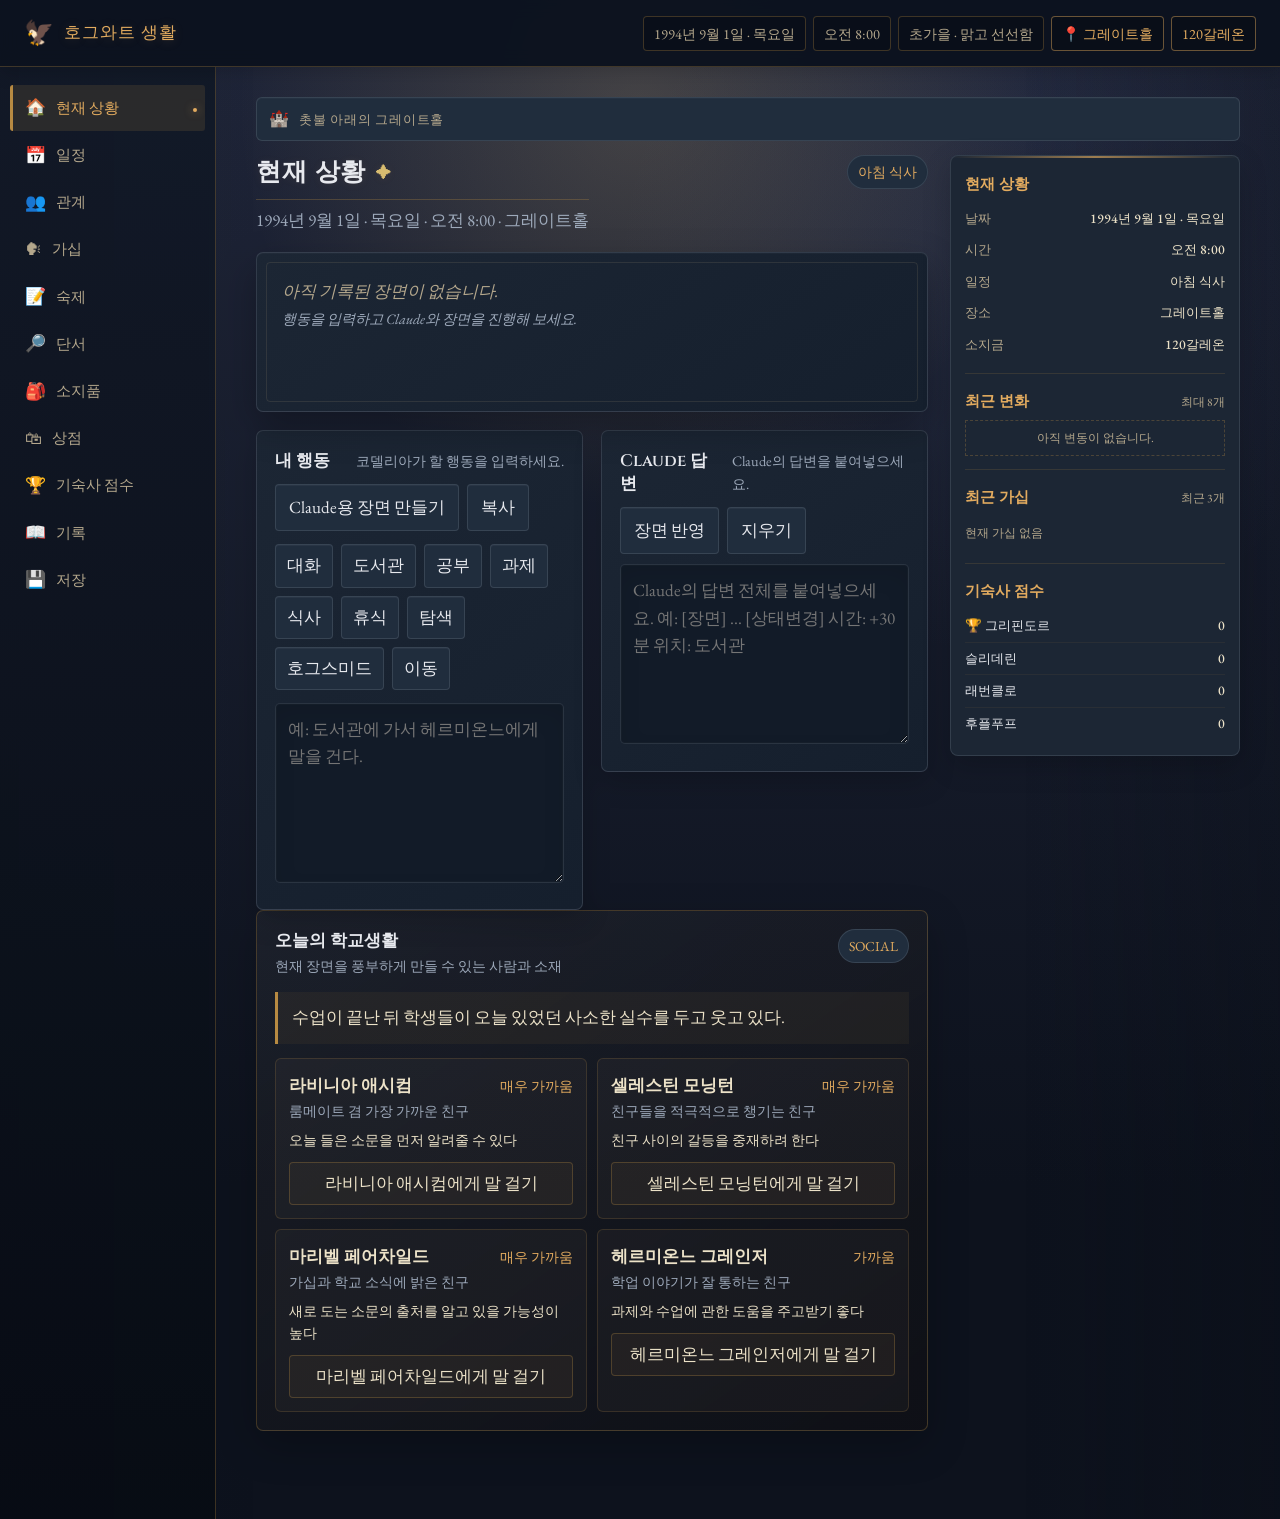
==== commit e4b1f4bc: "homework" ====
--- a/index.html
+++ b/index.html
@@ -28,7 +28,7 @@
       <button class="nav__item" role="tab" aria-selected="false" data-target="schedule">📅<span>일정</span></button>
       <button class="nav__item" role="tab" aria-selected="false" data-target="relationships">👥<span>관계</span></button>
       <button class="nav__item" role="tab" aria-selected="false" data-target="gossip">🗣<span>가십</span></button>
-      <button class="nav__item" role="tab" aria-selected="false" data-target="dice">🎲<span>주사위</span></button>
+      <button class="nav__item" role="tab" aria-selected="false" data-target="homework">📝<span>숙제</span></button>
       <button class="nav__item" role="tab" aria-selected="false" data-target="clues">🔎<span>단서</span></button>
       <button class="nav__item" role="tab" aria-selected="false" data-target="inventory">🎒<span>소지품</span></button>
       <button class="nav__item" role="tab" aria-selected="false" data-target="shop">🛍<span>상점</span></button>
@@ -95,28 +95,7 @@
       <section class="panel" data-panel="schedule" hidden><h1 class="panel__title">일정</h1><p class="schedule-subtitle" id="scheduleSubtitle">오늘의 일정</p><ul class="schedule-list" id="scheduleList"></ul></section>
       <section class="panel" data-panel="relationships" hidden><h1 class="panel__title">관계</h1><div class="relationship-summary" id="relationshipSummary"></div><div class="card-grid" id="relationshipList"></div></section>
       <section class="panel" data-panel="gossip" hidden><h1 class="panel__title">가십</h1><div class="card-grid" id="gossipList"></div></section>
-      <section class="panel" data-panel="dice" hidden>
-        <h1 class="panel__title">🎲 주사위 판정</h1>
-        <p class="panel__subtitle">주문·탐색·사교 같은 행동을 실제 d100 판정으로 처리합니다. 주사위는 이 페이지에서 직접 굴러가며 Claude는 결과를 바꿀 수 없습니다.</p>
-        <div class="dice-layout">
-          <section class="dice-card">
-            <div class="section-heading"><div><h2>판정 굴리기</h2><span class="muted">1–5 대성공 · 6–목표 성공 · 96–100 대실패</span></div><span class="pill" id="diceSkillValue">기본값</span></div>
-            <div class="dice-form-grid">
-              <label>판정 능력<select id="diceSkill"></select></label>
-              <label>난이도<select id="diceDifficulty"></select></label>
-              <label>보정<input id="diceModifier" type="number" value="0" min="-30" max="30" step="1"></label>
-              <label class="dice-reason">판정 이유<input id="diceReason" type="text" placeholder="예: 스투페파이 명중 판정"></label>
-            </div>
-            <button class="primary dice-roll-btn" id="rollDiceBtn">🎲 d100 굴리기</button>
-            <div id="diceResult" class="dice-result"></div>
-            <div class="dice-note">주문·변신술·마법약·어둠의 마법 방어술은 현재 학업 수치를 기본값으로 사용합니다. 관찰·통찰·사교·은밀·탐색은 기본 능력값으로 시작합니다.</div>
-          </section>
-          <section class="dice-card">
-            <div class="section-heading"><div><h2>최근 판정</h2><span class="muted">최근 10개의 주사위 기록</span></div></div>
-            <div id="diceHistory" class="dice-history"></div>
-          </section>
-        </div>
-      </section>
+      <section class="panel" data-panel="homework" hidden><h1 class="panel__title">숙제</h1><p class="panel__subtitle">수업에서 받은 과제를 기록하고, 자습이나 여가 시간에 실제 시간을 들여 완성도를 올립니다.</p><div class="card-grid" id="homeworkList"></div></section>
       <section class="panel" data-panel="clues" hidden><h1 class="panel__title">단서</h1><p class="panel__subtitle">사건에서 발견해 확정된 정보입니다. 이후 사건에서 다시 활용될 수 있습니다.</p><div class="card-grid" id="clueList"></div></section>
       <section class="panel" data-panel="inventory" hidden><h1 class="panel__title">소지품</h1><div class="money-card"><div><span class="muted">현재 소지금</span><strong id="inventoryMoney">0갈레온</strong></div><span class="money-note">1갈레온 = 17시클 · 1시클 = 29너클</span></div><div class="card-grid" id="inventoryList"></div></section>
       <section class="panel" data-panel="shop" hidden><div class="panel-heading"><div><h1 class="panel__title">상점</h1><p class="panel__subtitle">호그스미드 방문일에 호그스미드에서만 이용할 수 있습니다.</p><div id="shopStatus" class="shop-closed">이용 상태 확인 중</div></div><span class="pill" id="shopWallet">0갈레온</span></div><div class="shop-tabs" id="shopTabs"></div><div class="shop-grid" id="shopList"></div></section>
--- a/style.css
+++ b/style.css
@@ -409,3 +409,24 @@
 .dice-result__label{color:var(--candle);font-weight:700}
 .dice-roll{display:flex;justify-content:center;align-items:baseline;gap:8px;margin:12px 0 3px}.dice-roll span{font-size:1.4rem}.dice-roll strong{font:700 3.2rem var(--display);color:var(--candle);line-height:1}.dice-roll small{color:var(--dim);font-size:1rem}.dice-result__meta{text-align:center;color:var(--parchment-dim);font-size:.85rem}.dice-empty{text-align:center;padding:25px 10px;color:var(--dim);line-height:1.65}.dice-empty span{font-size:.84rem}.dice-note{margin-top:12px;color:var(--dim);font-size:.78rem;line-height:1.55}.dice-history{display:flex;flex-direction:column;gap:7px}.dice-history-item{display:flex;justify-content:space-between;align-items:center;gap:12px;padding:10px 11px;border-bottom:1px solid rgba(117,139,192,.12)}.dice-history-item div{display:flex;flex-direction:column;min-width:0}.dice-history-item strong{color:var(--parchment)}.dice-history-item span{color:var(--candle);font-size:.82rem}.dice-history-item small{color:var(--dim);white-space:nowrap;overflow:hidden;text-overflow:ellipsis;max-width:250px}.dice-history-item b{font-family:var(--display);color:var(--candle);white-space:nowrap}
 @media(max-width:800px){.dice-layout{grid-template-columns:1fr}.dice-form-grid{grid-template-columns:1fr}.dice-reason{grid-column:auto}}
+
+/* 가십: 한 개씩 가로로 길게, 위에서 아래로 차곡차곡 쌓이는 목록 */
+#gossipList{
+  display:flex;
+  flex-direction:column;
+  gap:10px;
+}
+#gossipList .simple-card{
+  width:100%;
+  min-height:0;
+  box-sizing:border-box;
+}
+#gossipList .simple-card .card-row{
+  align-items:flex-start;
+}
+
+/* 숙제 */
+.homework-card{display:flex;flex-direction:column;gap:8px}
+.homework-progress{height:7px;border-radius:999px;background:rgba(255,255,255,.08);overflow:hidden;margin-top:3px}
+.homework-progress-bar{height:100%;border-radius:999px;background:var(--accent,#8fa8d8);transition:width .25s ease}
+.homework-meta{display:flex;justify-content:space-between;font-size:.78rem;color:var(--muted,#94a0b5)}
